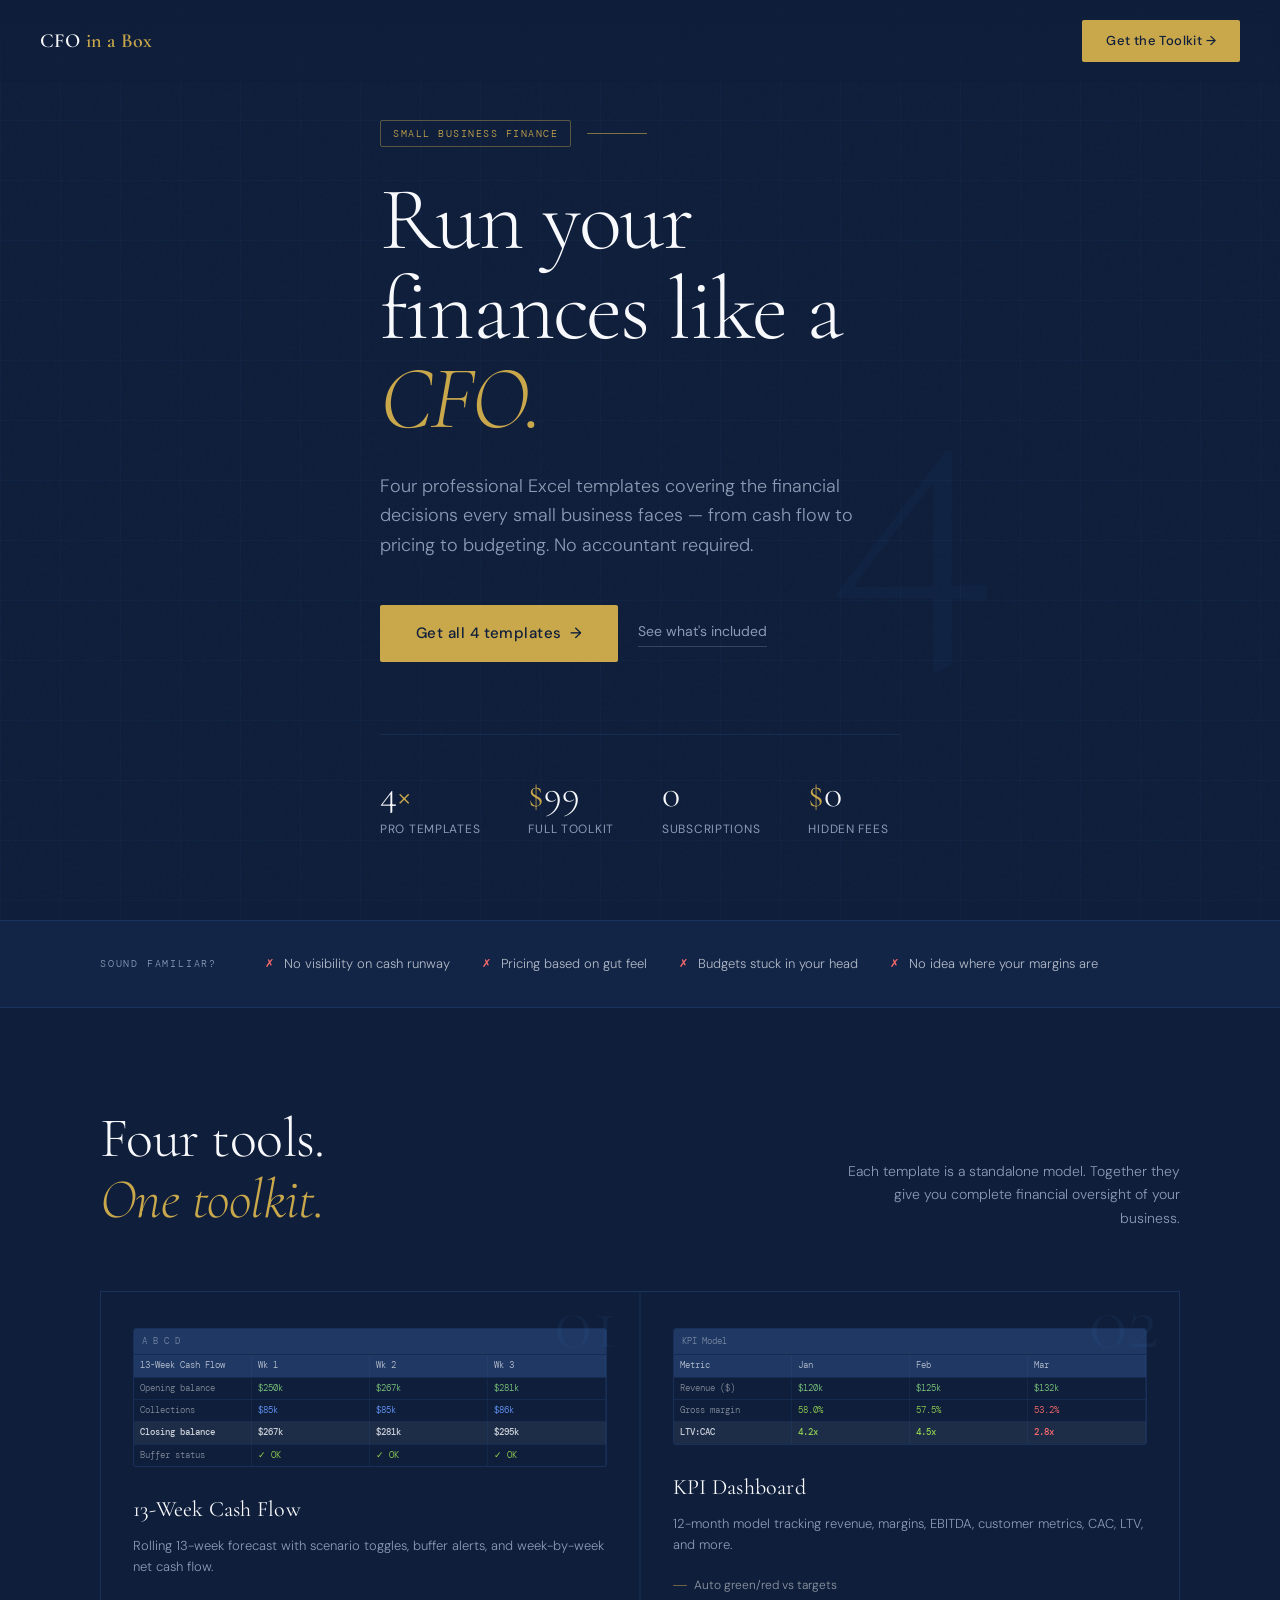
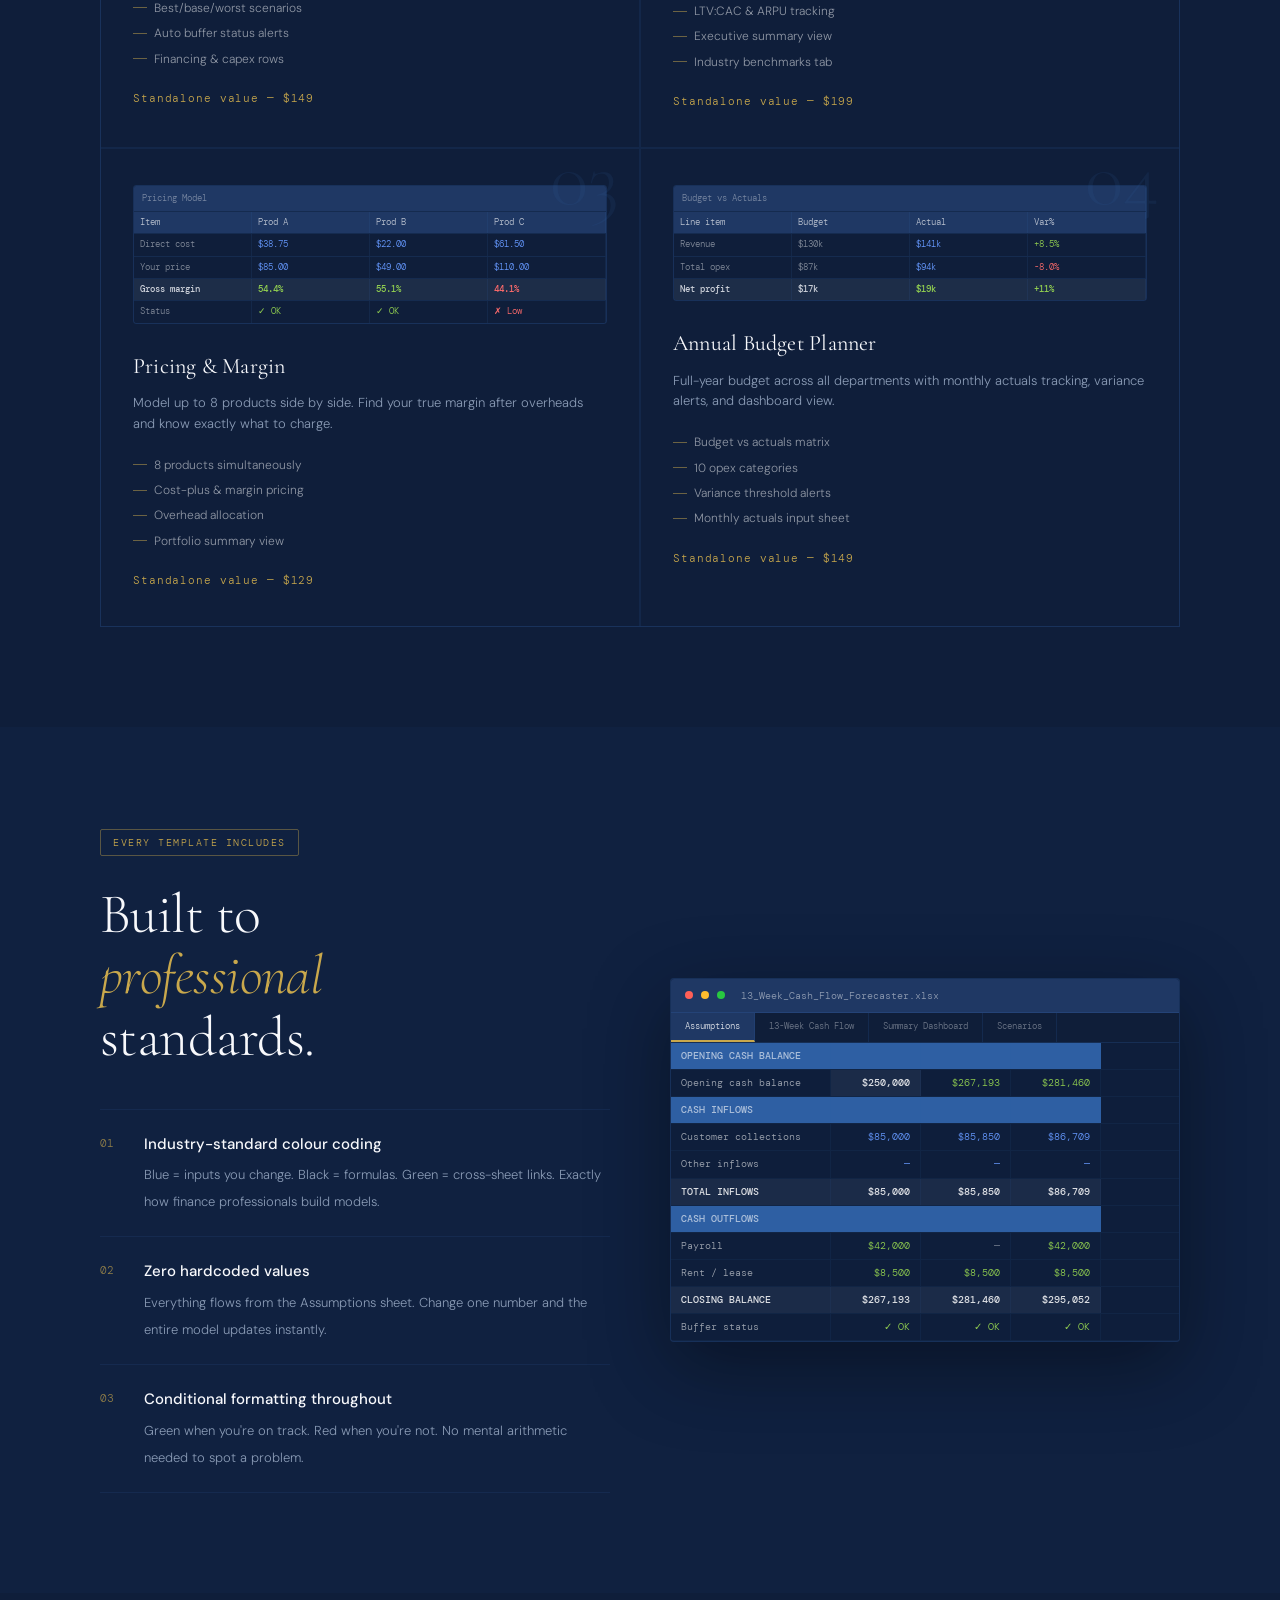
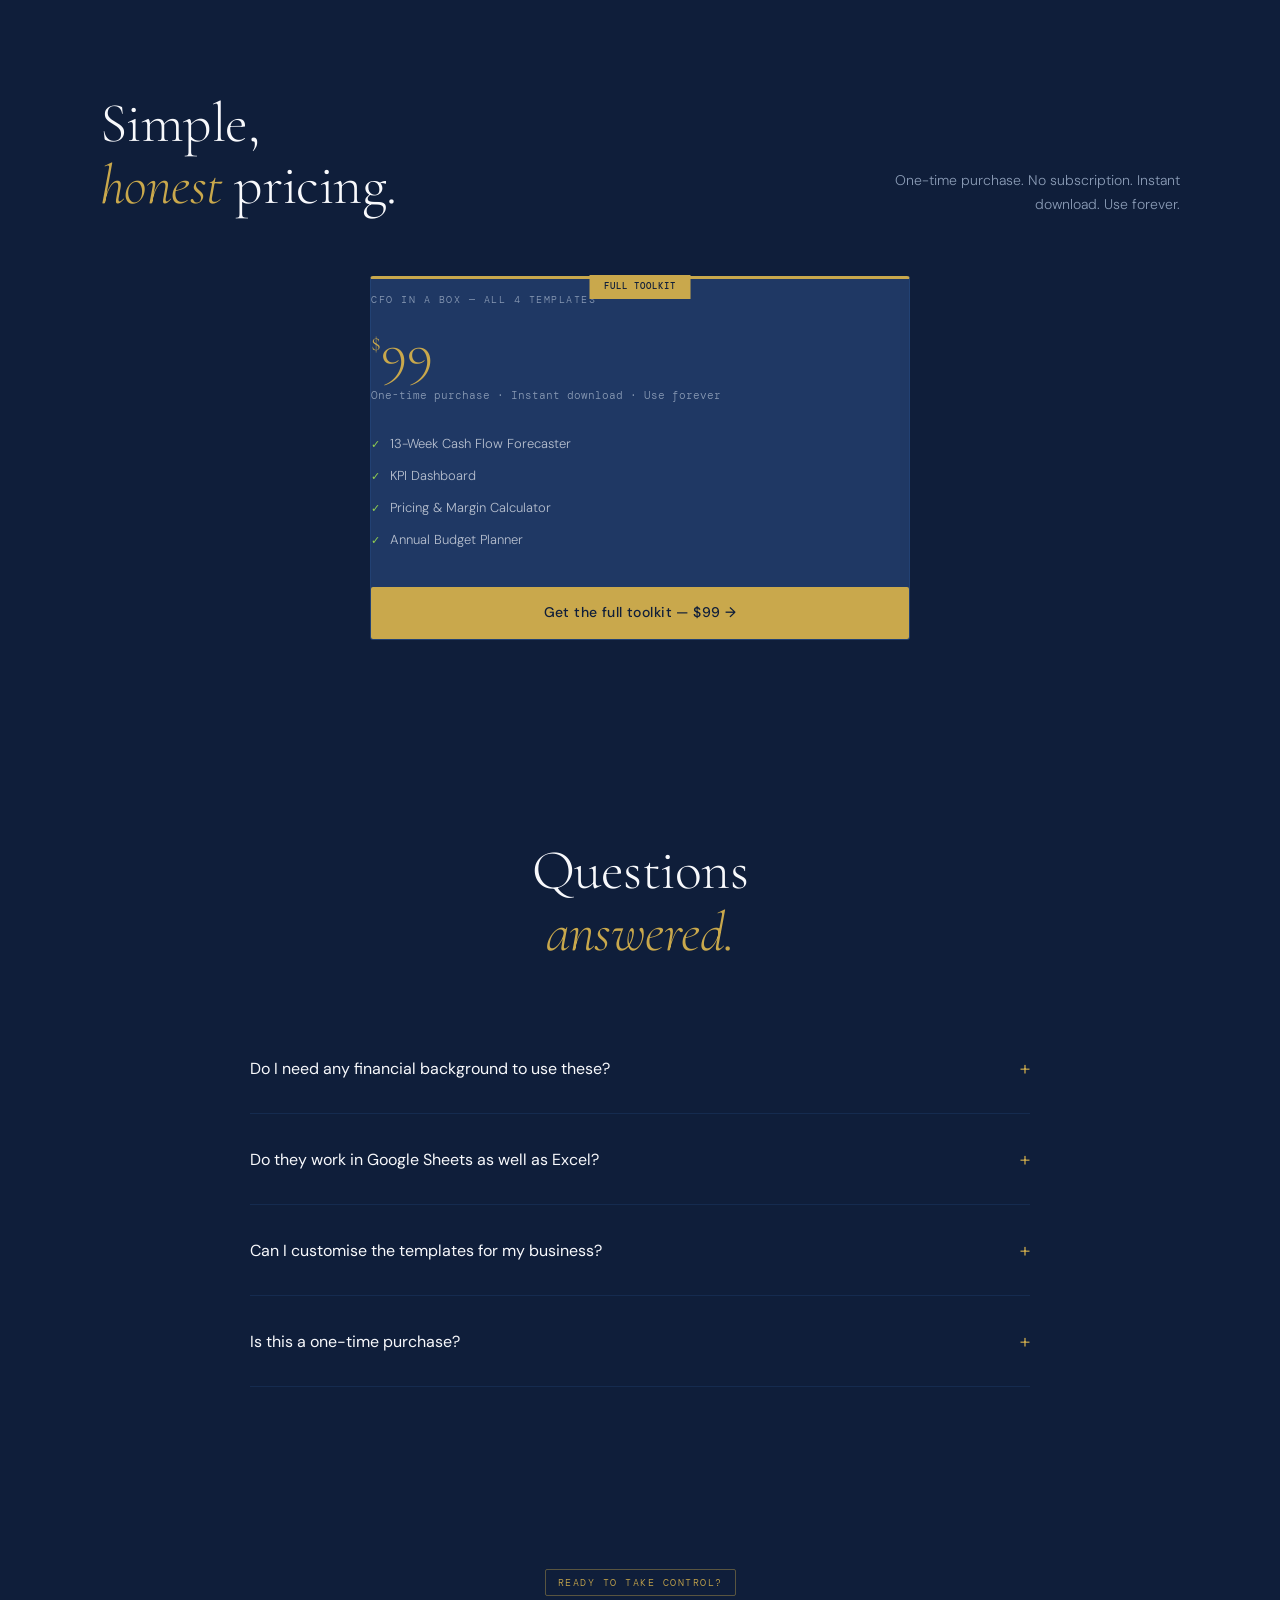
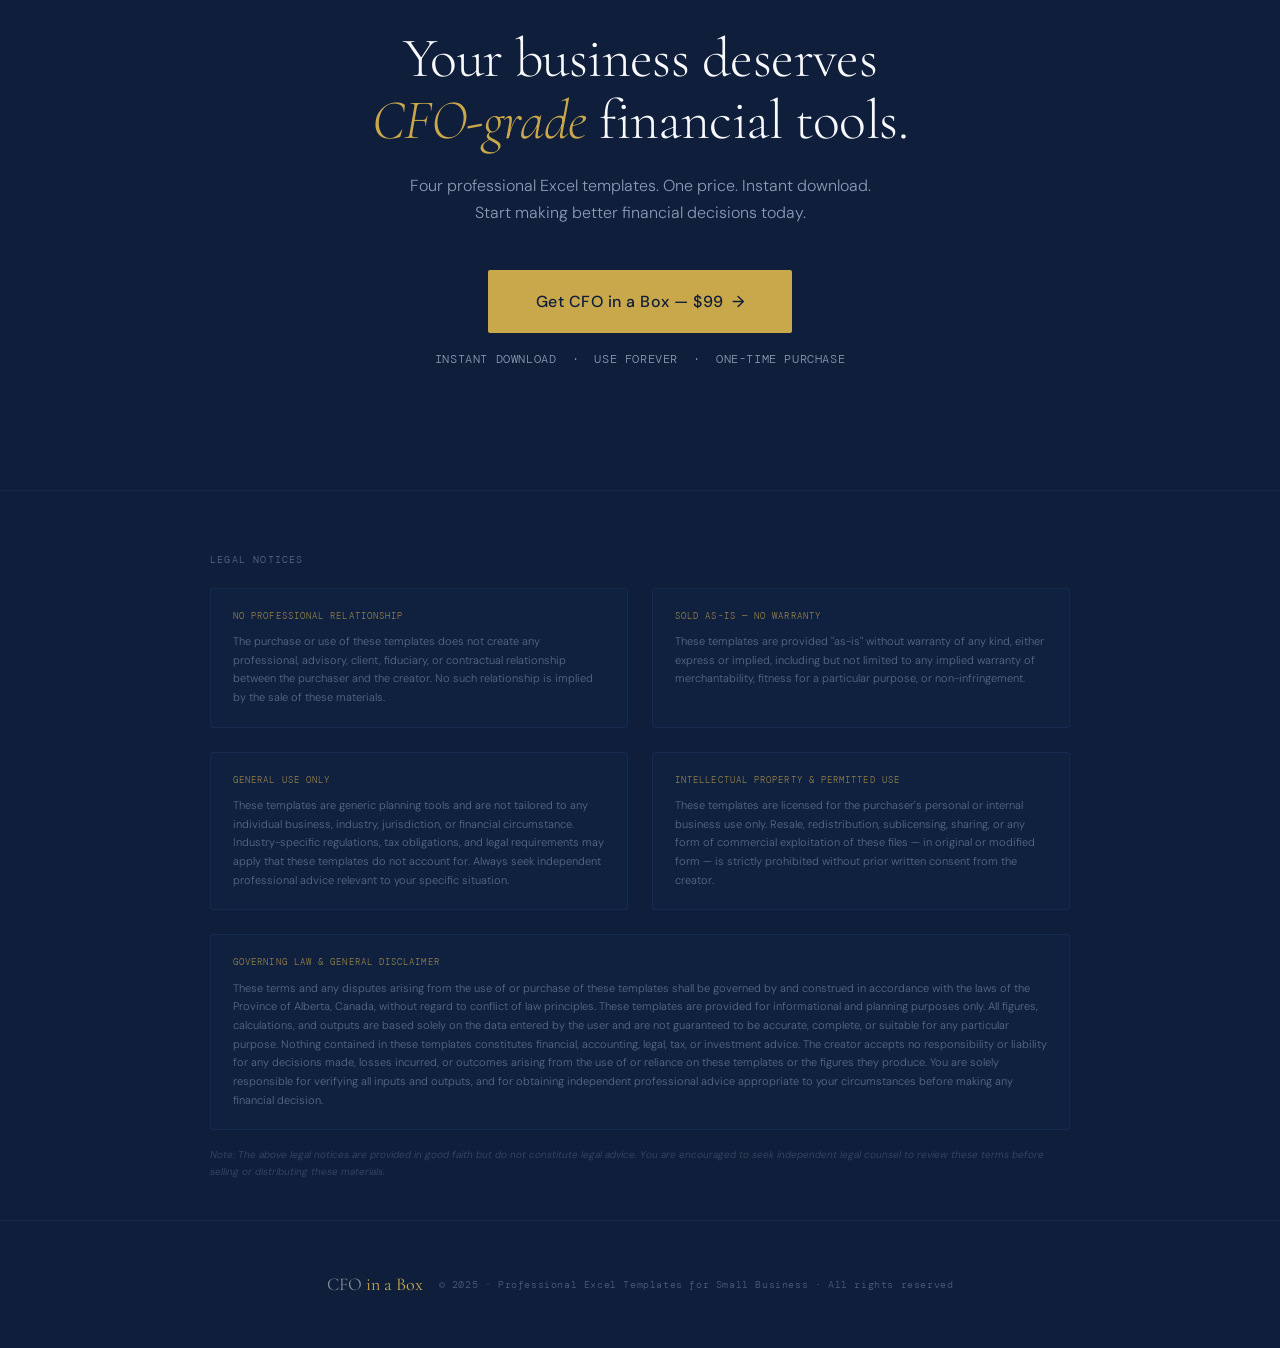
==== index.html @ ff04477d "Create index.html" ====
<!DOCTYPE html>
<html lang="en">
<head>
<meta charset="UTF-8">
<meta name="viewport" content="width=device-width, initial-scale=1.0">
<title>CFO in a Box — Small Business Finance Toolkit</title>
<link rel="preconnect" href="https://fonts.googleapis.com">
<link href="https://fonts.googleapis.com/css2?family=Cormorant+Garamond:ital,wght@0,300;0,400;0,600;1,300;1,400&family=DM+Sans:wght@300;400;500&family=DM+Mono:wght@400;500&display=swap" rel="stylesheet">
<style>
  :root {
    --navy:       #1F3864;
    --navy-deep:  #0F1E3A;
    --navy-mid:   #2E5FA3;
    --navy-light: #D6E4F0;
    --gold:       #BDD7EE;
    --gold-warm:  #C9A84C;
    --gold-pale:  #F5EDD6;
    --white:      #F8F9FC;
    --off-white:  #EEF2F7;
    --muted:      #8A9BB5;
    --green-ok:   #92D050;
    --red-alert:  #FF6B6B;
    --font-display: 'Cormorant Garamond', Georgia, serif;
    --font-body:    'DM Sans', sans-serif;
    --font-mono:    'DM Mono', monospace;
  }

  *, *::before, *::after { box-sizing: border-box; margin: 0; padding: 0; }

  html { scroll-behavior: smooth; }

  body {
    background: var(--navy-deep);
    color: var(--white);
    font-family: var(--font-body);
    font-weight: 300;
    line-height: 1.7;
    overflow-x: hidden;
  }

  /* ── Noise texture overlay ── */
  body::before {
    content: '';
    position: fixed;
    inset: 0;
    background-image: url("data:image/svg+xml,%3Csvg viewBox='0 0 256 256' xmlns='http://www.w3.org/2000/svg'%3E%3Cfilter id='noise'%3E%3CfeTurbulence type='fractalNoise' baseFrequency='0.9' numOctaves='4' stitchTiles='stitch'/%3E%3C/filter%3E%3Crect width='100%25' height='100%25' filter='url(%23noise)' opacity='0.04'/%3E%3C/svg%3E");
    pointer-events: none;
    z-index: 0;
    opacity: 0.4;
  }

  /* ── Utility ── */
  .container { max-width: 1160px; margin: 0 auto; padding: 0 40px; position: relative; z-index: 1; }
  .tag {
    display: inline-block;
    font-family: var(--font-mono);
    font-size: 10px;
    letter-spacing: 0.15em;
    text-transform: uppercase;
    color: var(--gold-warm);
    border: 1px solid rgba(201,168,76,0.4);
    padding: 4px 12px;
    border-radius: 2px;
  }

  /* ── Nav ── */
  nav {
    position: fixed; top: 0; left: 0; right: 0; z-index: 100;
    padding: 20px 40px;
    display: flex; align-items: center; justify-content: space-between;
    background: linear-gradient(to bottom, rgba(15,30,58,0.98) 0%, rgba(15,30,58,0) 100%);
    backdrop-filter: blur(2px);
  }
  .nav-logo {
    font-family: var(--font-display);
    font-size: 20px;
    font-weight: 600;
    letter-spacing: 0.02em;
    color: var(--white);
    text-decoration: none;
  }
  .nav-logo span { color: var(--gold-warm); }
  .nav-cta {
    background: var(--gold-warm);
    color: var(--navy-deep);
    font-family: var(--font-body);
    font-size: 13px;
    font-weight: 500;
    padding: 10px 24px;
    border: none;
    border-radius: 2px;
    cursor: pointer;
    text-decoration: none;
    letter-spacing: 0.03em;
    transition: background 0.2s, transform 0.15s;
  }
  .nav-cta:hover { background: #e0b94f; transform: translateY(-1px); }

  /* ── Hero ── */
  .hero {
    min-height: 100vh;
    display: flex; align-items: center;
    padding: 120px 0 80px;
    position: relative;
    overflow: hidden;
  }

  /* Grid background lines */
  .hero::after {
    content: '';
    position: absolute;
    inset: 0;
    background-image:
      linear-gradient(rgba(46,95,163,0.08) 1px, transparent 1px),
      linear-gradient(90deg, rgba(46,95,163,0.08) 1px, transparent 1px);
    background-size: 60px 60px;
    pointer-events: none;
  }

  /* Large decorative number */
  .hero-bg-number {
    position: absolute;
    right: -60px; top: 50%;
    transform: translateY(-50%);
    font-family: var(--font-display);
    font-size: 380px;
    font-weight: 300;
    color: rgba(46,95,163,0.07);
    line-height: 1;
    pointer-events: none;
    user-select: none;
    z-index: 0;
  }

  .hero-inner {
    position: relative; z-index: 2;
    max-width: 780px;
  }

  .hero-eyebrow {
    margin-bottom: 28px;
    display: flex; align-items: center; gap: 16px;
  }
  .hero-eyebrow::after {
    content: '';
    display: block;
    height: 1px;
    width: 60px;
    background: var(--gold-warm);
    opacity: 0.6;
  }

  .hero h1 {
    font-family: var(--font-display);
    font-size: clamp(52px, 7vw, 92px);
    font-weight: 300;
    line-height: 1.0;
    letter-spacing: -0.02em;
    margin-bottom: 12px;
    animation: fadeUp 0.9s ease both;
  }
  .hero h1 em {
    font-style: italic;
    color: var(--gold-warm);
  }
  .hero h1 .outline {
    -webkit-text-stroke: 1px rgba(248,249,252,0.35);
    color: transparent;
  }

  .hero-sub {
    font-size: 18px;
    font-weight: 300;
    color: var(--muted);
    max-width: 520px;
    margin: 28px 0 44px;
    line-height: 1.65;
    animation: fadeUp 0.9s 0.15s ease both;
  }

  .hero-actions {
    display: flex; align-items: center; gap: 20px; flex-wrap: wrap;
    animation: fadeUp 0.9s 0.3s ease both;
  }
  .btn-primary {
    background: var(--gold-warm);
    color: var(--navy-deep);
    font-family: var(--font-body);
    font-size: 15px;
    font-weight: 500;
    padding: 16px 36px;
    border: none; border-radius: 2px;
    cursor: pointer; text-decoration: none;
    letter-spacing: 0.03em;
    transition: all 0.2s;
    display: inline-flex; align-items: center; gap: 8px;
  }
  .btn-primary:hover { background: #e0b94f; transform: translateY(-2px); box-shadow: 0 8px 32px rgba(201,168,76,0.25); }
  .btn-primary .arrow { transition: transform 0.2s; }
  .btn-primary:hover .arrow { transform: translateX(4px); }

  .btn-secondary {
    color: var(--muted);
    font-size: 14px;
    font-weight: 400;
    text-decoration: none;
    border-bottom: 1px solid rgba(138,155,181,0.3);
    padding-bottom: 2px;
    transition: color 0.2s, border-color 0.2s;
  }
  .btn-secondary:hover { color: var(--white); border-color: var(--white); }

  .hero-stats {
    display: flex; gap: 48px; margin-top: 72px;
    padding-top: 40px;
    border-top: 1px solid rgba(46,95,163,0.2);
    animation: fadeUp 0.9s 0.45s ease both;
  }
  .stat-val {
    font-family: var(--font-display);
    font-size: 38px;
    font-weight: 300;
    color: var(--white);
    line-height: 1;
  }
  .stat-val span { color: var(--gold-warm); }
  .stat-label {
    font-size: 12px;
    font-weight: 400;
    color: var(--muted);
    letter-spacing: 0.06em;
    text-transform: uppercase;
    margin-top: 6px;
  }

  /* ── Section base ── */
  section { padding: 100px 0; position: relative; }

  .section-header {
    display: flex; align-items: flex-end; justify-content: space-between;
    margin-bottom: 60px; gap: 32px;
  }
  .section-title {
    font-family: var(--font-display);
    font-size: clamp(36px, 4.5vw, 56px);
    font-weight: 300;
    line-height: 1.1;
    letter-spacing: -0.01em;
  }
  .section-title em { font-style: italic; color: var(--gold-warm); }
  .section-desc {
    max-width: 340px;
    font-size: 14px;
    color: var(--muted);
    line-height: 1.7;
    text-align: right;
  }

  /* ── Problem bar ── */
  .problem-bar {
    background: rgba(46,95,163,0.12);
    border-top: 1px solid rgba(46,95,163,0.25);
    border-bottom: 1px solid rgba(46,95,163,0.25);
    padding: 32px 0;
  }
  .problem-inner {
    display: flex; align-items: center; gap: 48px; flex-wrap: wrap;
  }
  .problem-label {
    font-family: var(--font-mono);
    font-size: 10px;
    letter-spacing: 0.18em;
    text-transform: uppercase;
    color: var(--muted);
    white-space: nowrap;
  }
  .problem-items {
    display: flex; gap: 32px; flex-wrap: wrap; flex: 1;
  }
  .problem-item {
    display: flex; align-items: center; gap: 10px;
    font-size: 13px; color: rgba(248,249,252,0.7);
  }
  .problem-item::before {
    content: '✗';
    color: var(--red-alert);
    font-size: 11px;
  }

  /* ── Templates grid ── */
  .templates-grid {
    display: grid;
    grid-template-columns: repeat(2, 1fr);
    gap: 2px;
    background: rgba(46,95,163,0.15);
    border: 1px solid rgba(46,95,163,0.2);
  }

  .template-card {
    background: var(--navy-deep);
    padding: 36px 32px;
    position: relative;
    overflow: hidden;
    transition: background 0.25s;
    cursor: default;
  }
  .template-card:hover { background: rgba(46,95,163,0.18); }

  .template-card::before {
    content: attr(data-num);
    position: absolute;
    top: -10px; right: 20px;
    font-family: var(--font-display);
    font-size: 80px;
    font-weight: 300;
    color: rgba(46,95,163,0.12);
    line-height: 1;
    pointer-events: none;
  }

  /* Mini Excel mockup inside card */
  .excel-mock {
    margin-bottom: 24px;
    border: 1px solid rgba(46,95,163,0.3);
    border-radius: 3px;
    overflow: hidden;
    font-family: var(--font-mono);
    font-size: 9px;
  }
  .excel-header {
    background: var(--navy);
    padding: 5px 8px;
    color: rgba(255,255,255,0.8);
    display: flex; gap: 6px;
  }
  .excel-cell-row {
    display: flex;
    border-top: 1px solid rgba(46,95,163,0.2);
  }
  .excel-cell {
    padding: 3px 6px;
    flex: 1;
    color: rgba(248,249,252,0.5);
    border-right: 1px solid rgba(46,95,163,0.15);
    white-space: nowrap; overflow: hidden;
  }
  .excel-cell.blue  { color: #6699ff; }
  .excel-cell.green { color: #7dc97d; }
  .excel-cell.tot   { background: rgba(189,215,238,0.08); color: rgba(248,249,252,0.8); font-weight:500; }
  .excel-cell.hdr   { background: var(--navy); color: rgba(255,255,255,0.7); }
  .excel-cell.red-c { color: var(--red-alert); }
  .excel-cell.grn-c { color: var(--green-ok); }

  .template-name {
    font-family: var(--font-display);
    font-size: 22px;
    font-weight: 400;
    letter-spacing: 0.01em;
    margin-bottom: 8px;
    color: var(--white);
  }
  .template-desc {
    font-size: 13px;
    color: var(--muted);
    line-height: 1.6;
    margin-bottom: 20px;
  }
  .template-features {
    display: flex; flex-direction: column; gap: 5px;
  }
  .template-feature {
    font-size: 12px;
    color: rgba(248,249,252,0.55);
    display: flex; align-items: center; gap: 7px;
  }
  .template-feature::before {
    content: '';
    width: 14px; height: 1px;
    background: var(--gold-warm);
    opacity: 0.5;
    flex-shrink: 0;
  }
  .template-price {
    margin-top: 20px;
    font-family: var(--font-mono);
    font-size: 11px;
    color: var(--gold-warm);
    letter-spacing: 0.08em;
  }

  /* ── What's inside ── */
  .inside-section { background: rgba(46,95,163,0.06); }
  .inside-grid {
    display: grid;
    grid-template-columns: 1fr 1fr;
    gap: 60px;
    align-items: center;
  }
  .inside-list { display: flex; flex-direction: column; gap: 0; }
  .inside-item {
    display: flex; align-items: flex-start; gap: 20px;
    padding: 22px 0;
    border-bottom: 1px solid rgba(46,95,163,0.15);
    transition: padding-left 0.2s;
  }
  .inside-item:hover { padding-left: 8px; }
  .inside-item:first-child { border-top: 1px solid rgba(46,95,163,0.15); }
  .inside-num {
    font-family: var(--font-mono);
    font-size: 11px;
    color: var(--gold-warm);
    opacity: 0.7;
    min-width: 24px;
    padding-top: 2px;
  }
  .inside-text strong {
    display: block;
    font-size: 15px;
    font-weight: 500;
    color: var(--white);
    margin-bottom: 3px;
  }
  .inside-text span {
    font-size: 13px;
    color: var(--muted);
  }

  /* Big spreadsheet mockup */
  .spreadsheet-mockup {
    background: rgba(15,30,58,0.8);
    border: 1px solid rgba(46,95,163,0.3);
    border-radius: 4px;
    overflow: hidden;
    box-shadow: 0 24px 80px rgba(0,0,0,0.4);
  }
  .sm-titlebar {
    background: var(--navy);
    padding: 8px 14px;
    display: flex; align-items: center; gap: 8px;
    border-bottom: 1px solid rgba(46,95,163,0.3);
  }
  .sm-dot { width:8px; height:8px; border-radius:50%; }
  .sm-title {
    margin-left: 8px;
    font-family: var(--font-mono);
    font-size: 10px;
    color: rgba(255,255,255,0.5);
    flex: 1;
  }
  .sm-tabs {
    display: flex;
    border-bottom: 1px solid rgba(46,95,163,0.25);
    background: rgba(15,30,58,0.6);
  }
  .sm-tab {
    padding: 6px 14px;
    font-family: var(--font-mono);
    font-size: 9px;
    color: rgba(255,255,255,0.4);
    border-right: 1px solid rgba(46,95,163,0.2);
    cursor: default;
  }
  .sm-tab.active {
    background: var(--navy);
    color: rgba(255,255,255,0.85);
    border-bottom: 2px solid var(--gold-warm);
  }
  .sm-body { padding: 0; }
  .sm-row {
    display: flex;
    border-bottom: 1px solid rgba(46,95,163,0.1);
    font-family: var(--font-mono);
    font-size: 9.5px;
  }
  .sm-row:hover { background: rgba(46,95,163,0.08); }
  .sm-cell {
    padding: 5px 10px;
    border-right: 1px solid rgba(46,95,163,0.1);
    overflow: hidden; white-space: nowrap;
  }
  .sm-cell.label { width: 160px; color: rgba(255,255,255,0.6); }
  .sm-cell.val   { width: 90px; text-align:right; color: rgba(255,255,255,0.45); }
  .sm-cell.blue-v { color: #6699ff; }
  .sm-cell.grn-v  { color: var(--green-ok); }
  .sm-cell.red-v  { color: var(--red-alert); }
  .sm-cell.tot-v  { background: rgba(189,215,238,0.07); color: rgba(255,255,255,0.85); font-weight:500; }
  .sm-cell.hdr-v  { background: var(--navy); color: rgba(255,255,255,0.65); }
  .sm-section {
    background: var(--navy-mid);
    color: rgba(255,255,255,0.9);
    font-weight: 500;
  }

  /* ── Pricing ── */
  .price-card.featured {
    background: var(--navy);
    border-top: 3px solid var(--gold-warm);
  }
  .price-badge {
    position: absolute;
    top: -1px; left: 50%; transform: translateX(-50%);
    background: var(--gold-warm);
    color: var(--navy-deep);
    font-family: var(--font-mono);
    font-size: 9px;
    letter-spacing: 0.12em;
    text-transform: uppercase;
    padding: 4px 14px;
    font-weight: 500;
  }
  .price-name {
    font-family: var(--font-mono);
    font-size: 10px;
    letter-spacing: 0.15em;
    text-transform: uppercase;
    color: var(--muted);
    margin-bottom: 16px;
  }
  .price-amount {
    font-family: var(--font-display);
    font-size: 56px;
    font-weight: 300;
    line-height: 1;
    margin-bottom: 6px;
  }
  .price-amount sup {
    font-size: 24px;
    vertical-align: super;
    color: var(--muted);
  }
  .price-amount.featured-price { color: var(--gold-warm); }
  .price-was {
    font-family: var(--font-mono);
    font-size: 11px;
    color: var(--muted);
    margin-bottom: 28px;
  }
  .price-items {
    list-style: none;
    display: flex; flex-direction: column; gap: 10px;
    margin-bottom: 36px;
  }
  .price-items li {
    font-size: 13px;
    color: rgba(248,249,252,0.7);
    display: flex; align-items: flex-start; gap: 10px;
  }
  .price-items li::before {
    content: '✓';
    color: var(--green-ok);
    font-size: 11px;
    flex-shrink: 0;
    margin-top: 2px;
  }
  .price-items li.muted::before { content: '—'; color: var(--muted); }
  .price-items li.muted { color: var(--muted); }
  .btn-buy {
    display: block; width: 100%;
    padding: 14px;
    text-align: center;
    font-family: var(--font-body);
    font-size: 14px;
    font-weight: 500;
    text-decoration: none;
    border-radius: 2px;
    transition: all 0.2s;
    cursor: pointer;
    border: none;
    letter-spacing: 0.03em;
  }
  .btn-buy.primary {
    background: var(--gold-warm);
    color: var(--navy-deep);
  }
  .btn-buy.primary:hover { background: #e0b94f; transform: translateY(-1px); box-shadow: 0 6px 24px rgba(201,168,76,0.3); }
  .btn-buy.outline {
    background: transparent;
    color: var(--muted);
    border: 1px solid rgba(138,155,181,0.25);
  }
  .btn-buy.outline:hover { border-color: rgba(248,249,252,0.3); color: var(--white); }

  /* ── FAQ ── */
  .faq-list { display: flex; flex-direction: column; max-width: 780px; margin: 0 auto; }
  .faq-item {
    border-bottom: 1px solid rgba(46,95,163,0.2);
    padding: 28px 0;
    cursor: pointer;
  }
  .faq-q {
    display: flex; justify-content: space-between; align-items: center;
    font-size: 16px;
    font-weight: 400;
    color: var(--white);
    gap: 24px;
  }
  .faq-icon {
    color: var(--gold-warm);
    font-size: 20px;
    flex-shrink: 0;
    transition: transform 0.25s;
    font-weight: 300;
  }
  .faq-a {
    font-size: 14px;
    color: var(--muted);
    line-height: 1.7;
    max-height: 0;
    overflow: hidden;
    transition: max-height 0.35s ease, padding-top 0.25s;
  }
  .faq-item.open .faq-icon { transform: rotate(45deg); }
  .faq-item.open .faq-a { max-height: 200px; padding-top: 14px; }

  /* ── Footer ── */
  footer {
    padding: 48px 0;
    border-top: 1px solid rgba(46,95,163,0.2);
    display: flex; align-items: center; justify-content: space-between;
    flex-wrap: wrap; gap: 20px;
  }
  .footer-logo {
    font-family: var(--font-display);
    font-size: 18px;
    font-weight: 400;
    color: rgba(248,249,252,0.5);
  }
  .footer-logo span { color: var(--gold-warm); }
  .footer-note {
    font-family: var(--font-mono);
    font-size: 10px;
    color: rgba(138,155,181,0.5);
    letter-spacing: 0.06em;
  }

  /* ── Animations ── */
  @keyframes fadeUp {
    from { opacity: 0; transform: translateY(28px); }
    to   { opacity: 1; transform: translateY(0); }
  }

  .reveal {
    opacity: 0;
    transform: translateY(24px);
    transition: opacity 0.7s ease, transform 0.7s ease;
  }
  .reveal.visible { opacity: 1; transform: translateY(0); }

  /* ── Responsive ── */
  @media (max-width: 900px) {
    .templates-grid { grid-template-columns: 1fr 1fr; }
    .inside-grid { grid-template-columns: 1fr; }
    .pricing-wrap { grid-template-columns: 1fr; }
    .hero-stats { gap: 28px; flex-wrap: wrap; }
    .section-header { flex-direction: column; align-items: flex-start; }
    .section-desc { text-align: left; max-width: 100%; }
  }
  @media (max-width: 600px) {
    .container { padding: 0 20px; }
    nav { padding: 16px 20px; }
    .templates-grid { grid-template-columns: 1fr; }
  }
</style>
</head>
<body>

<!-- NAV -->
<nav>
  <a href="#" class="nav-logo">CFO <span>in a Box</span></a>
  <a href="https://payhip.com/CFOinaBox" class="nav-cta" target="_blank">Get the Toolkit →</a>
</nav>

<!-- HERO -->
<section class="hero">
  <div class="container">
    <div class="hero-bg-number">4</div>
    <div class="hero-inner">
      <div class="hero-eyebrow">
        <span class="tag">Small Business Finance</span>
      </div>
      <h1>
        Run your<br>
        finances like a<br>
        <em>CFO.</em>
      </h1>
      <p class="hero-sub">
        Four professional Excel templates covering the financial decisions every small business faces — from cash flow to pricing to budgeting. No accountant required.
      </p>
      <div class="hero-actions">
        <a href="https://payhip.com/CFOinaBox" class="btn-primary" target="_blank">
          Get all 4 templates <span class="arrow">→</span>
        </a>
        <a href="#templates" class="btn-secondary">See what's included</a>
      </div>
      <div class="hero-stats">
        <div>
          <div class="stat-val">4<span>×</span></div>
          <div class="stat-label">Pro Templates</div>
        </div>
        <div>
          <div class="stat-val"><span>$</span>99</div>
          <div class="stat-label">Full Toolkit</div>
        </div>
        <div>
          <div class="stat-val">0</div>
          <div class="stat-label">Subscriptions</div>
        </div>
        <div>
          <div class="stat-val"><span>$</span>0</div>
          <div class="stat-label">Hidden fees</div>
        </div>
      </div>
    </div>
  </div>
</section>

<!-- PROBLEM BAR -->
<div class="problem-bar">
  <div class="container">
    <div class="problem-inner">
      <span class="problem-label">Sound familiar?</span>
      <div class="problem-items">
        <span class="problem-item">No visibility on cash runway</span>
        <span class="problem-item">Pricing based on gut feel</span>
        <span class="problem-item">Budgets stuck in your head</span>
        <span class="problem-item">No idea where your margins are</span>
      </div>
    </div>
  </div>
</div>

<!-- TEMPLATES -->
<section id="templates">
  <div class="container">
    <div class="section-header reveal">
      <h2 class="section-title">Four tools.<br><em>One toolkit.</em></h2>
      <p class="section-desc">Each template is a standalone model. Together they give you complete financial oversight of your business.</p>
    </div>

    <div class="templates-grid reveal">

      <!-- 1: Cash Flow -->
      <div class="template-card" data-num="01">
        <div class="excel-mock">
          <div class="excel-header">
            <span style="color:rgba(255,255,255,0.4)">A</span>
            <span style="color:rgba(255,255,255,0.4)">B</span>
            <span style="color:rgba(255,255,255,0.4)">C</span>
            <span style="color:rgba(255,255,255,0.4)">D</span>
          </div>
          <div class="excel-cell-row"><div class="excel-cell hdr">13-Week Cash Flow</div><div class="excel-cell hdr">Wk 1</div><div class="excel-cell hdr">Wk 2</div><div class="excel-cell hdr">Wk 3</div></div>
          <div class="excel-cell-row"><div class="excel-cell">Opening balance</div><div class="excel-cell green">$250k</div><div class="excel-cell green">$267k</div><div class="excel-cell green">$281k</div></div>
          <div class="excel-cell-row"><div class="excel-cell">Collections</div><div class="excel-cell blue">$85k</div><div class="excel-cell blue">$85k</div><div class="excel-cell blue">$86k</div></div>
          <div class="excel-cell-row"><div class="excel-cell tot">Closing balance</div><div class="excel-cell tot">$267k</div><div class="excel-cell tot">$281k</div><div class="excel-cell tot">$295k</div></div>
          <div class="excel-cell-row"><div class="excel-cell">Buffer status</div><div class="excel-cell grn-c">✓ OK</div><div class="excel-cell grn-c">✓ OK</div><div class="excel-cell grn-c">✓ OK</div></div>
        </div>
        <div class="template-name">13-Week Cash Flow</div>
        <div class="template-desc">Rolling 13-week forecast with scenario toggles, buffer alerts, and week-by-week net cash flow.</div>
        <div class="template-features">
          <div class="template-feature">Best/base/worst scenarios</div>
          <div class="template-feature">Auto buffer status alerts</div>
          <div class="template-feature">Financing & capex rows</div>
        </div>
        <div class="template-price">Standalone value — $149</div>
      </div>

      <!-- 2: KPI Dashboard -->
      <div class="template-card" data-num="02">
        <div class="excel-mock">
          <div class="excel-header"><span style="color:rgba(255,255,255,0.4)">KPI Model</span></div>
          <div class="excel-cell-row"><div class="excel-cell hdr">Metric</div><div class="excel-cell hdr">Jan</div><div class="excel-cell hdr">Feb</div><div class="excel-cell hdr">Mar</div></div>
          <div class="excel-cell-row"><div class="excel-cell">Revenue ($)</div><div class="excel-cell green">$120k</div><div class="excel-cell green">$125k</div><div class="excel-cell green">$132k</div></div>
          <div class="excel-cell-row"><div class="excel-cell">Gross margin</div><div class="excel-cell grn-c">58.0%</div><div class="excel-cell grn-c">57.5%</div><div class="excel-cell red-c">53.2%</div></div>
          <div class="excel-cell-row"><div class="excel-cell tot">LTV:CAC</div><div class="excel-cell tot grn-c">4.2x</div><div class="excel-cell tot grn-c">4.5x</div><div class="excel-cell tot red-c">2.8x</div></div>
        </div>
        <div class="template-name">KPI Dashboard</div>
        <div class="template-desc">12-month model tracking revenue, margins, EBITDA, customer metrics, CAC, LTV, and more.</div>
        <div class="template-features">
          <div class="template-feature">Auto green/red vs targets</div>
          <div class="template-feature">LTV:CAC & ARPU tracking</div>
          <div class="template-feature">Executive summary view</div>
          <div class="template-feature">Industry benchmarks tab</div>
        </div>
        <div class="template-price">Standalone value — $199</div>
      </div>

      <!-- 3: Pricing -->
      <div class="template-card" data-num="03">
        <div class="excel-mock">
          <div class="excel-header"><span style="color:rgba(255,255,255,0.4)">Pricing Model</span></div>
          <div class="excel-cell-row"><div class="excel-cell hdr">Item</div><div class="excel-cell hdr">Prod A</div><div class="excel-cell hdr">Prod B</div><div class="excel-cell hdr">Prod C</div></div>
          <div class="excel-cell-row"><div class="excel-cell">Direct cost</div><div class="excel-cell blue">$38.75</div><div class="excel-cell blue">$22.00</div><div class="excel-cell blue">$61.50</div></div>
          <div class="excel-cell-row"><div class="excel-cell">Your price</div><div class="excel-cell blue">$85.00</div><div class="excel-cell blue">$49.00</div><div class="excel-cell blue">$110.00</div></div>
          <div class="excel-cell-row"><div class="excel-cell tot">Gross margin</div><div class="excel-cell tot grn-c">54.4%</div><div class="excel-cell tot grn-c">55.1%</div><div class="excel-cell tot red-c">44.1%</div></div>
          <div class="excel-cell-row"><div class="excel-cell">Status</div><div class="excel-cell grn-c">✓ OK</div><div class="excel-cell grn-c">✓ OK</div><div class="excel-cell red-c">✗ Low</div></div>
        </div>
        <div class="template-name">Pricing & Margin</div>
        <div class="template-desc">Model up to 8 products side by side. Find your true margin after overheads and know exactly what to charge.</div>
        <div class="template-features">
          <div class="template-feature">8 products simultaneously</div>
          <div class="template-feature">Cost-plus & margin pricing</div>
          <div class="template-feature">Overhead allocation</div>
          <div class="template-feature">Portfolio summary view</div>
        </div>
        <div class="template-price">Standalone value — $129</div>
      </div>

      <!-- 4: Annual Budget -->
      <div class="template-card" data-num="04">
        <div class="excel-mock">
          <div class="excel-header"><span style="color:rgba(255,255,255,0.4)">Budget vs Actuals</span></div>
          <div class="excel-cell-row"><div class="excel-cell hdr">Line item</div><div class="excel-cell hdr">Budget</div><div class="excel-cell hdr">Actual</div><div class="excel-cell hdr">Var%</div></div>
          <div class="excel-cell-row"><div class="excel-cell">Revenue</div><div class="excel-cell">$130k</div><div class="excel-cell blue">$141k</div><div class="excel-cell grn-c">+8.5%</div></div>
          <div class="excel-cell-row"><div class="excel-cell">Total opex</div><div class="excel-cell">$87k</div><div class="excel-cell blue">$94k</div><div class="excel-cell red-c">-8.0%</div></div>
          <div class="excel-cell-row"><div class="excel-cell tot">Net profit</div><div class="excel-cell tot">$17k</div><div class="excel-cell tot grn-c">$19k</div><div class="excel-cell tot grn-c">+11%</div></div>
        </div>
        <div class="template-name">Annual Budget Planner</div>
        <div class="template-desc">Full-year budget across all departments with monthly actuals tracking, variance alerts, and dashboard view.</div>
        <div class="template-features">
          <div class="template-feature">Budget vs actuals matrix</div>
          <div class="template-feature">10 opex categories</div>
          <div class="template-feature">Variance threshold alerts</div>
          <div class="template-feature">Monthly actuals input sheet</div>
        </div>
        <div class="template-price">Standalone value — $149</div>
      </div>

    </div>
  </div>
</section>

<!-- WHAT'S INSIDE -->
<section class="inside-section">
  <div class="container">
    <div class="inside-grid">
      <div class="reveal">
        <span class="tag" style="margin-bottom:28px;display:inline-block">Every template includes</span>
        <h2 class="section-title" style="margin-bottom:40px">Built to<br><em>professional</em><br>standards.</h2>
        <div class="inside-list">
          <div class="inside-item">
            <div class="inside-num">01</div>
            <div class="inside-text">
              <strong>Industry-standard colour coding</strong>
              <span>Blue = inputs you change. Black = formulas. Green = cross-sheet links. Exactly how finance professionals build models.</span>
            </div>
          </div>
          <div class="inside-item">
            <div class="inside-num">02</div>
            <div class="inside-text">
              <strong>Zero hardcoded values</strong>
              <span>Everything flows from the Assumptions sheet. Change one number and the entire model updates instantly.</span>
            </div>
          </div>
          <div class="inside-item">
            <div class="inside-num">03</div>
            <div class="inside-text">
              <strong>Conditional formatting throughout</strong>
              <span>Green when you're on track. Red when you're not. No mental arithmetic needed to spot a problem.</span>
            </div>
          </div>
        </div>
      </div>

      <!-- Spreadsheet mockup -->
      <div class="reveal" style="transition-delay:0.15s">
        <div class="spreadsheet-mockup">
          <div class="sm-titlebar">
            <div class="sm-dot" style="background:#ff5f57"></div>
            <div class="sm-dot" style="background:#ffbd2e"></div>
            <div class="sm-dot" style="background:#28c840"></div>
            <div class="sm-title">13_Week_Cash_Flow_Forecaster.xlsx</div>
          </div>
          <div class="sm-tabs">
            <div class="sm-tab active">Assumptions</div>
            <div class="sm-tab">13-Week Cash Flow</div>
            <div class="sm-tab">Summary Dashboard</div>
            <div class="sm-tab">Scenarios</div>
          </div>
          <div class="sm-body">
            <div class="sm-row"><div class="sm-cell label sm-section">OPENING CASH BALANCE</div><div class="sm-cell val sm-section"></div><div class="sm-cell val sm-section"></div><div class="sm-cell val sm-section"></div></div>
            <div class="sm-row"><div class="sm-cell label">Opening cash balance</div><div class="sm-cell val tot-v">$250,000</div><div class="sm-cell val grn-v">$267,193</div><div class="sm-cell val grn-v">$281,460</div></div>
            <div class="sm-row"><div class="sm-cell label sm-section">CASH INFLOWS</div><div class="sm-cell val sm-section"></div><div class="sm-cell val sm-section"></div><div class="sm-cell val sm-section"></div></div>
            <div class="sm-row"><div class="sm-cell label">Customer collections</div><div class="sm-cell val blue-v">$85,000</div><div class="sm-cell val blue-v">$85,850</div><div class="sm-cell val blue-v">$86,709</div></div>
            <div class="sm-row"><div class="sm-cell label">Other inflows</div><div class="sm-cell val blue-v">—</div><div class="sm-cell val blue-v">—</div><div class="sm-cell val blue-v">—</div></div>
            <div class="sm-row"><div class="sm-cell label tot-v">TOTAL INFLOWS</div><div class="sm-cell val tot-v">$85,000</div><div class="sm-cell val tot-v">$85,850</div><div class="sm-cell val tot-v">$86,709</div></div>
            <div class="sm-row"><div class="sm-cell label sm-section">CASH OUTFLOWS</div><div class="sm-cell val sm-section"></div><div class="sm-cell val sm-section"></div><div class="sm-cell val sm-section"></div></div>
            <div class="sm-row"><div class="sm-cell label">Payroll</div><div class="sm-cell val grn-v">$42,000</div><div class="sm-cell val">—</div><div class="sm-cell val grn-v">$42,000</div></div>
            <div class="sm-row"><div class="sm-cell label">Rent / lease</div><div class="sm-cell val grn-v">$8,500</div><div class="sm-cell val grn-v">$8,500</div><div class="sm-cell val grn-v">$8,500</div></div>
            <div class="sm-row"><div class="sm-cell label tot-v">CLOSING BALANCE</div><div class="sm-cell val tot-v">$267,193</div><div class="sm-cell val tot-v">$281,460</div><div class="sm-cell val tot-v">$295,052</div></div>
            <div class="sm-row"><div class="sm-cell label">Buffer status</div><div class="sm-cell val grn-v">✓ OK</div><div class="sm-cell val grn-v">✓ OK</div><div class="sm-cell val grn-v">✓ OK</div></div>
          </div>
        </div>
      </div>
    </div>
  </div>
</section>

<!-- PRICING -->
<section id="pricing">
  <div class="container">
    <div class="section-header reveal">
      <h2 class="section-title">Simple,<br><em>honest</em> pricing.</h2>
      <p class="section-desc">One-time purchase. No subscription. Instant download. Use forever.</p>
    </div>

    <div style="max-width:540px;margin:60px auto 0;" class="reveal">
      <div class="price-card featured" style="border:1px solid rgba(46,95,163,0.25);border-top:3px solid var(--gold-warm);border-radius:3px;">
        <div class="price-badge">Full Toolkit</div>
        <div class="price-name" style="margin-top:12px">CFO in a Box — All 4 Templates</div>
        <div class="price-amount featured-price"><sup style="color:var(--gold-warm)">$</sup>99</div>
        <div class="price-was" style="margin-bottom:28px">One-time purchase · Instant download · Use forever</div>
        <ul class="price-items">
          <li>13-Week Cash Flow Forecaster</li>
          <li>KPI Dashboard</li>
          <li>Pricing &amp; Margin Calculator</li>
          <li>Annual Budget Planner</li>
        </ul>
        <a href="https://payhip.com/CFOinaBox" class="btn-buy primary" style="margin-top:8px" target="_blank">Get the full toolkit — $99 →</a>
      </div>
    </div>


  </div>
</section>

<!-- FAQ -->
<section>
  <div class="container">
    <div class="section-header reveal" style="justify-content:center;text-align:center;flex-direction:column;align-items:center">
      <h2 class="section-title">Questions<br><em>answered.</em></h2>
    </div>
    <div class="faq-list reveal">
      <div class="faq-item">
        <div class="faq-q">Do I need any financial background to use these? <span class="faq-icon">+</span></div>
        <div class="faq-a">No. Every template has a dedicated Assumptions sheet — you just fill in your numbers in the blue cells and everything calculates automatically. If you can read a number, you can use these templates.</div>
      </div>
      <div class="faq-item">
        <div class="faq-q">Do they work in Google Sheets as well as Excel? <span class="faq-icon">+</span></div>
        <div class="faq-a">The templates are built and tested in Microsoft Excel. Most features work in Google Sheets when imported, though some advanced formatting and chart features may render slightly differently. Excel is recommended for the full experience.</div>
      </div>
      <div class="faq-item">
        <div class="faq-q">Can I customise the templates for my business? <span class="faq-icon">+</span></div>
        <div class="faq-a">Absolutely — that's the point. Rename categories, add rows, adjust assumptions. The models are built on a clean assumptions architecture so any change flows through the entire model consistently.</div>
      </div>
      <div class="faq-item">
        <div class="faq-q">Is this a one-time purchase? <span class="faq-icon">+</span></div>
        <div class="faq-a">Yes. Pay once, own forever. No subscription, no annual renewal.</div>
      </div>
    </div>
  </div>
</section>

<!-- FINAL CTA -->
<section style="padding: 80px 0 120px; text-align:center;">
  <div class="container">
    <div class="reveal">
      <span class="tag" style="margin-bottom:32px;display:inline-block">Ready to take control?</span>
      <h2 class="section-title" style="margin-bottom:20px;text-align:center">
        Your business deserves<br><em>CFO-grade</em> financial tools.
      </h2>
      <p style="color:var(--muted);font-size:16px;margin-bottom:44px;max-width:480px;margin-left:auto;margin-right:auto;line-height:1.7">
        Four professional Excel templates. One price. Instant download. Start making better financial decisions today.
      </p>
      <a href="https://payhip.com/CFOinaBox" class="btn-primary" style="font-size:16px;padding:18px 48px" target="_blank">
        Get CFO in a Box — $99 <span class="arrow">→</span>
      </a>
      <p style="color:var(--muted);font-size:12px;margin-top:16px;font-family:var(--font-mono);letter-spacing:0.05em">
        INSTANT DOWNLOAD &nbsp;·&nbsp; USE FOREVER &nbsp;·&nbsp; ONE-TIME PURCHASE
      </p>
    </div>
  </div>
</section>

<!-- FOOTER -->
<!-- LEGAL -->
<section style="padding: 60px 0 40px; border-top: 1px solid rgba(46,95,163,0.15);">
  <div class="container">
    <div style="max-width: 860px; margin: 0 auto;">
      <p style="font-family:var(--font-mono);font-size:10px;color:rgba(138,155,181,0.6);letter-spacing:0.12em;text-transform:uppercase;margin-bottom:20px">Legal notices</p>

      <div style="display:grid;grid-template-columns:1fr 1fr;gap:24px;">

        <div style="background:rgba(46,95,163,0.06);border:1px solid rgba(46,95,163,0.15);padding:20px 22px;border-radius:3px;">
          <p style="font-family:var(--font-mono);font-size:9px;letter-spacing:0.12em;text-transform:uppercase;color:rgba(201,168,76,0.7);margin-bottom:8px">No professional relationship</p>
          <p style="font-size:11px;color:rgba(138,155,181,0.6);line-height:1.7;">The purchase or use of these templates does not create any professional, advisory, client, fiduciary, or contractual relationship between the purchaser and the creator. No such relationship is implied by the sale of these materials.</p>
        </div>

        <div style="background:rgba(46,95,163,0.06);border:1px solid rgba(46,95,163,0.15);padding:20px 22px;border-radius:3px;">
          <p style="font-family:var(--font-mono);font-size:9px;letter-spacing:0.12em;text-transform:uppercase;color:rgba(201,168,76,0.7);margin-bottom:8px">Sold as-is — no warranty</p>
          <p style="font-size:11px;color:rgba(138,155,181,0.6);line-height:1.7;">These templates are provided "as-is" without warranty of any kind, either express or implied, including but not limited to any implied warranty of merchantability, fitness for a particular purpose, or non-infringement.</p>
        </div>

        <div style="background:rgba(46,95,163,0.06);border:1px solid rgba(46,95,163,0.15);padding:20px 22px;border-radius:3px;">
          <p style="font-family:var(--font-mono);font-size:9px;letter-spacing:0.12em;text-transform:uppercase;color:rgba(201,168,76,0.7);margin-bottom:8px">General use only</p>
          <p style="font-size:11px;color:rgba(138,155,181,0.6);line-height:1.7;">These templates are generic planning tools and are not tailored to any individual business, industry, jurisdiction, or financial circumstance. Industry-specific regulations, tax obligations, and legal requirements may apply that these templates do not account for. Always seek independent professional advice relevant to your specific situation.</p>
        </div>

        <div style="background:rgba(46,95,163,0.06);border:1px solid rgba(46,95,163,0.15);padding:20px 22px;border-radius:3px;">
          <p style="font-family:var(--font-mono);font-size:9px;letter-spacing:0.12em;text-transform:uppercase;color:rgba(201,168,76,0.7);margin-bottom:8px">Intellectual property & permitted use</p>
          <p style="font-size:11px;color:rgba(138,155,181,0.6);line-height:1.7;">These templates are licensed for the purchaser's personal or internal business use only. Resale, redistribution, sublicensing, sharing, or any form of commercial exploitation of these files — in original or modified form — is strictly prohibited without prior written consent from the creator.</p>
        </div>

      </div>

      <div style="background:rgba(46,95,163,0.06);border:1px solid rgba(46,95,163,0.15);padding:20px 22px;border-radius:3px;margin-top:24px;">
        <p style="font-family:var(--font-mono);font-size:9px;letter-spacing:0.12em;text-transform:uppercase;color:rgba(201,168,76,0.7);margin-bottom:8px">Governing law & general disclaimer</p>
        <p style="font-size:11px;color:rgba(138,155,181,0.6);line-height:1.7;">These terms and any disputes arising from the use of or purchase of these templates shall be governed by and construed in accordance with the laws of the Province of Alberta, Canada, without regard to conflict of law principles. These templates are provided for informational and planning purposes only. All figures, calculations, and outputs are based solely on the data entered by the user and are not guaranteed to be accurate, complete, or suitable for any particular purpose. Nothing contained in these templates constitutes financial, accounting, legal, tax, or investment advice. The creator accepts no responsibility or liability for any decisions made, losses incurred, or outcomes arising from the use of or reliance on these templates or the figures they produce. You are solely responsible for verifying all inputs and outputs, and for obtaining independent professional advice appropriate to your circumstances before making any financial decision.</p>
      </div>

      <p style="font-size:10px;color:rgba(138,155,181,0.35);line-height:1.7;margin-top:16px;font-style:italic;">Note: The above legal notices are provided in good faith but do not constitute legal advice. You are encouraged to seek independent legal counsel to review these terms before selling or distributing these materials.</p>
    </div>
  </div>
</section>

<footer>
  <div class="container">
    <div style="display:flex;justify-content:space-between;align-items:center;flex-wrap:wrap;gap:16px;">
      <div class="footer-logo">CFO <span>in a Box</span></div>
      <div class="footer-note">© 2025 · Professional Excel Templates for Small Business · All rights reserved</div>
    </div>
  </div>
</footer>

<script>
  // Scroll reveal
  const reveals = document.querySelectorAll('.reveal');
  const observer = new IntersectionObserver((entries) => {
    entries.forEach((e, i) => {
      if (e.isIntersecting) {
        setTimeout(() => e.target.classList.add('visible'), i * 60);
        observer.unobserve(e.target);
      }
    });
  }, { threshold: 0.08 });
  reveals.forEach(el => observer.observe(el));

  // FAQ accordion
  document.querySelectorAll('.faq-item').forEach(item => {
    item.addEventListener('click', () => {
      const wasOpen = item.classList.contains('open');
      document.querySelectorAll('.faq-item').forEach(i => i.classList.remove('open'));
      if (!wasOpen) item.classList.add('open');
    });
  });

  // Stagger template cards on load
  document.querySelectorAll('.template-card').forEach((card, i) => {
    card.style.opacity = '0';
    card.style.transform = 'translateY(20px)';
    card.style.transition = `opacity 0.6s ${0.1 + i * 0.08}s ease, transform 0.6s ${0.1 + i * 0.08}s ease, background 0.25s`;
    setTimeout(() => {
      card.style.opacity = '1';
      card.style.transform = 'translateY(0)';
    }, 400 + i * 80);
  });
</script>
</body>
</html>
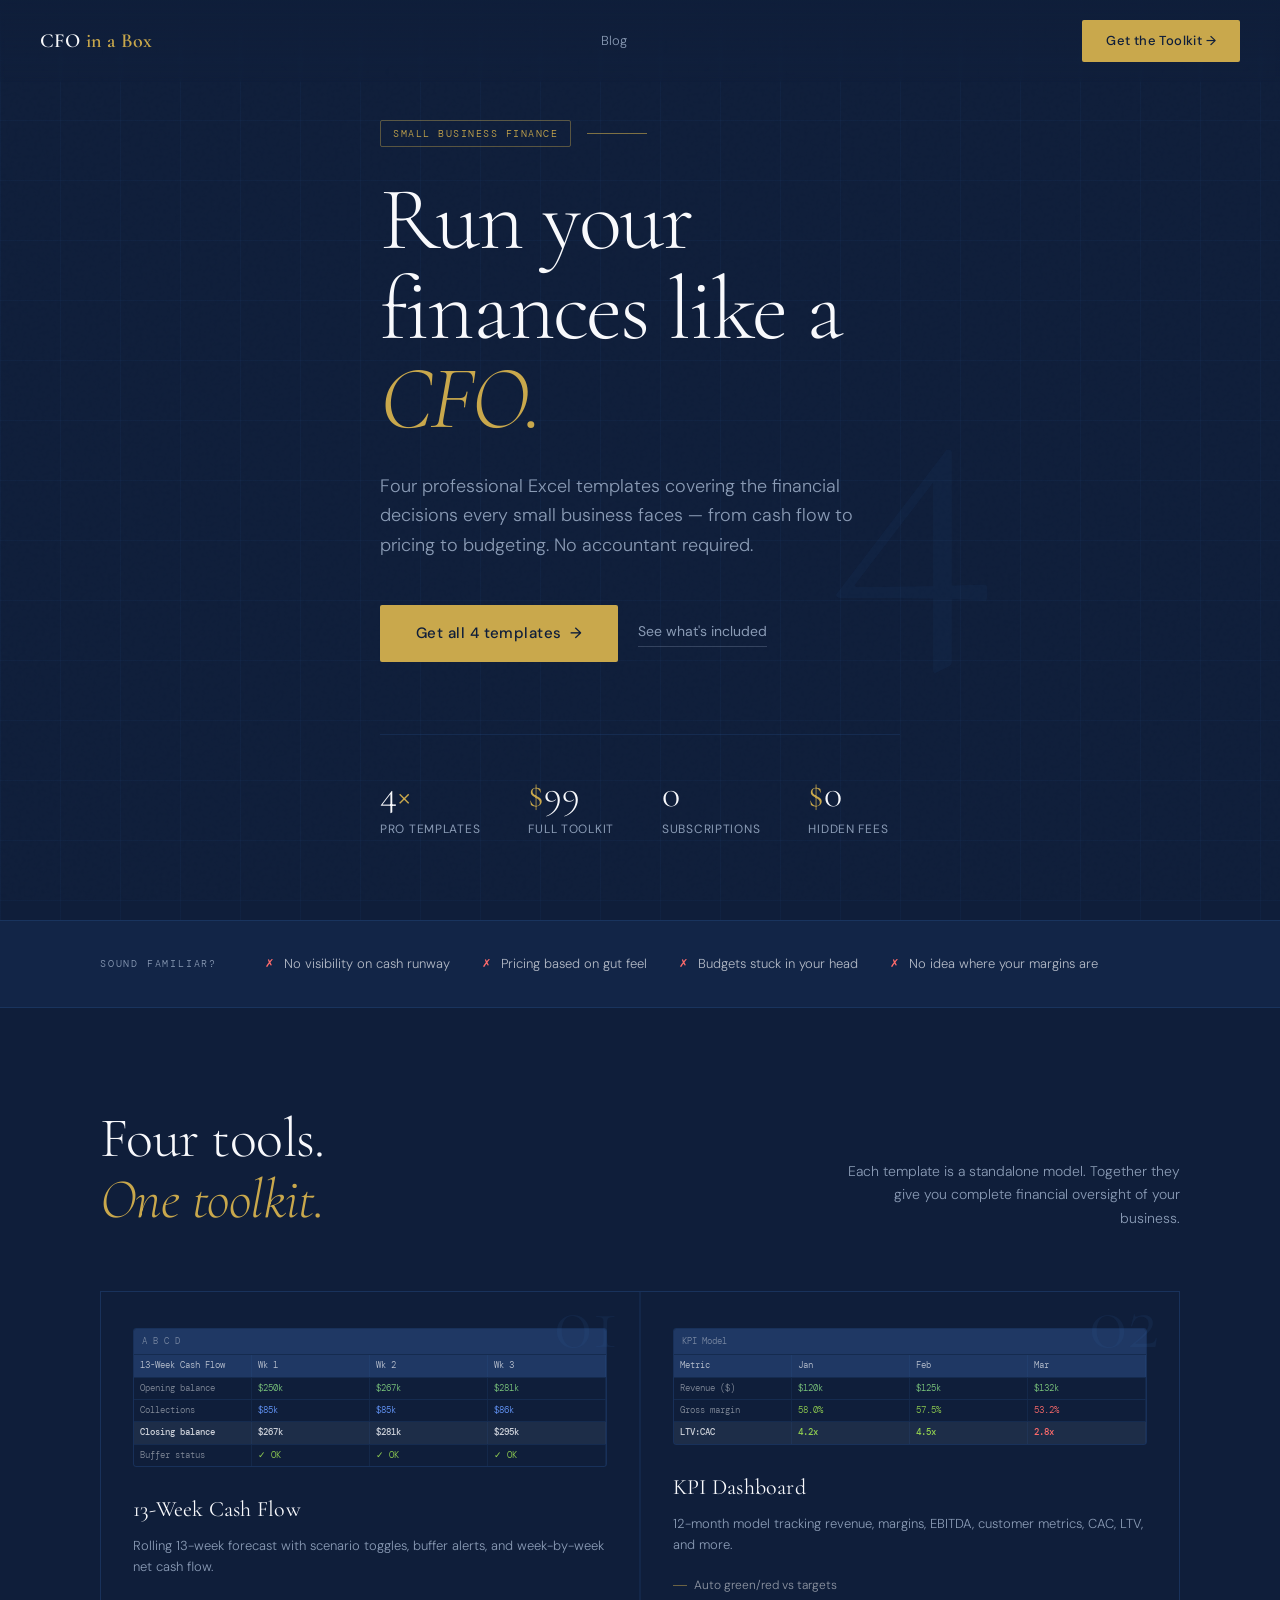
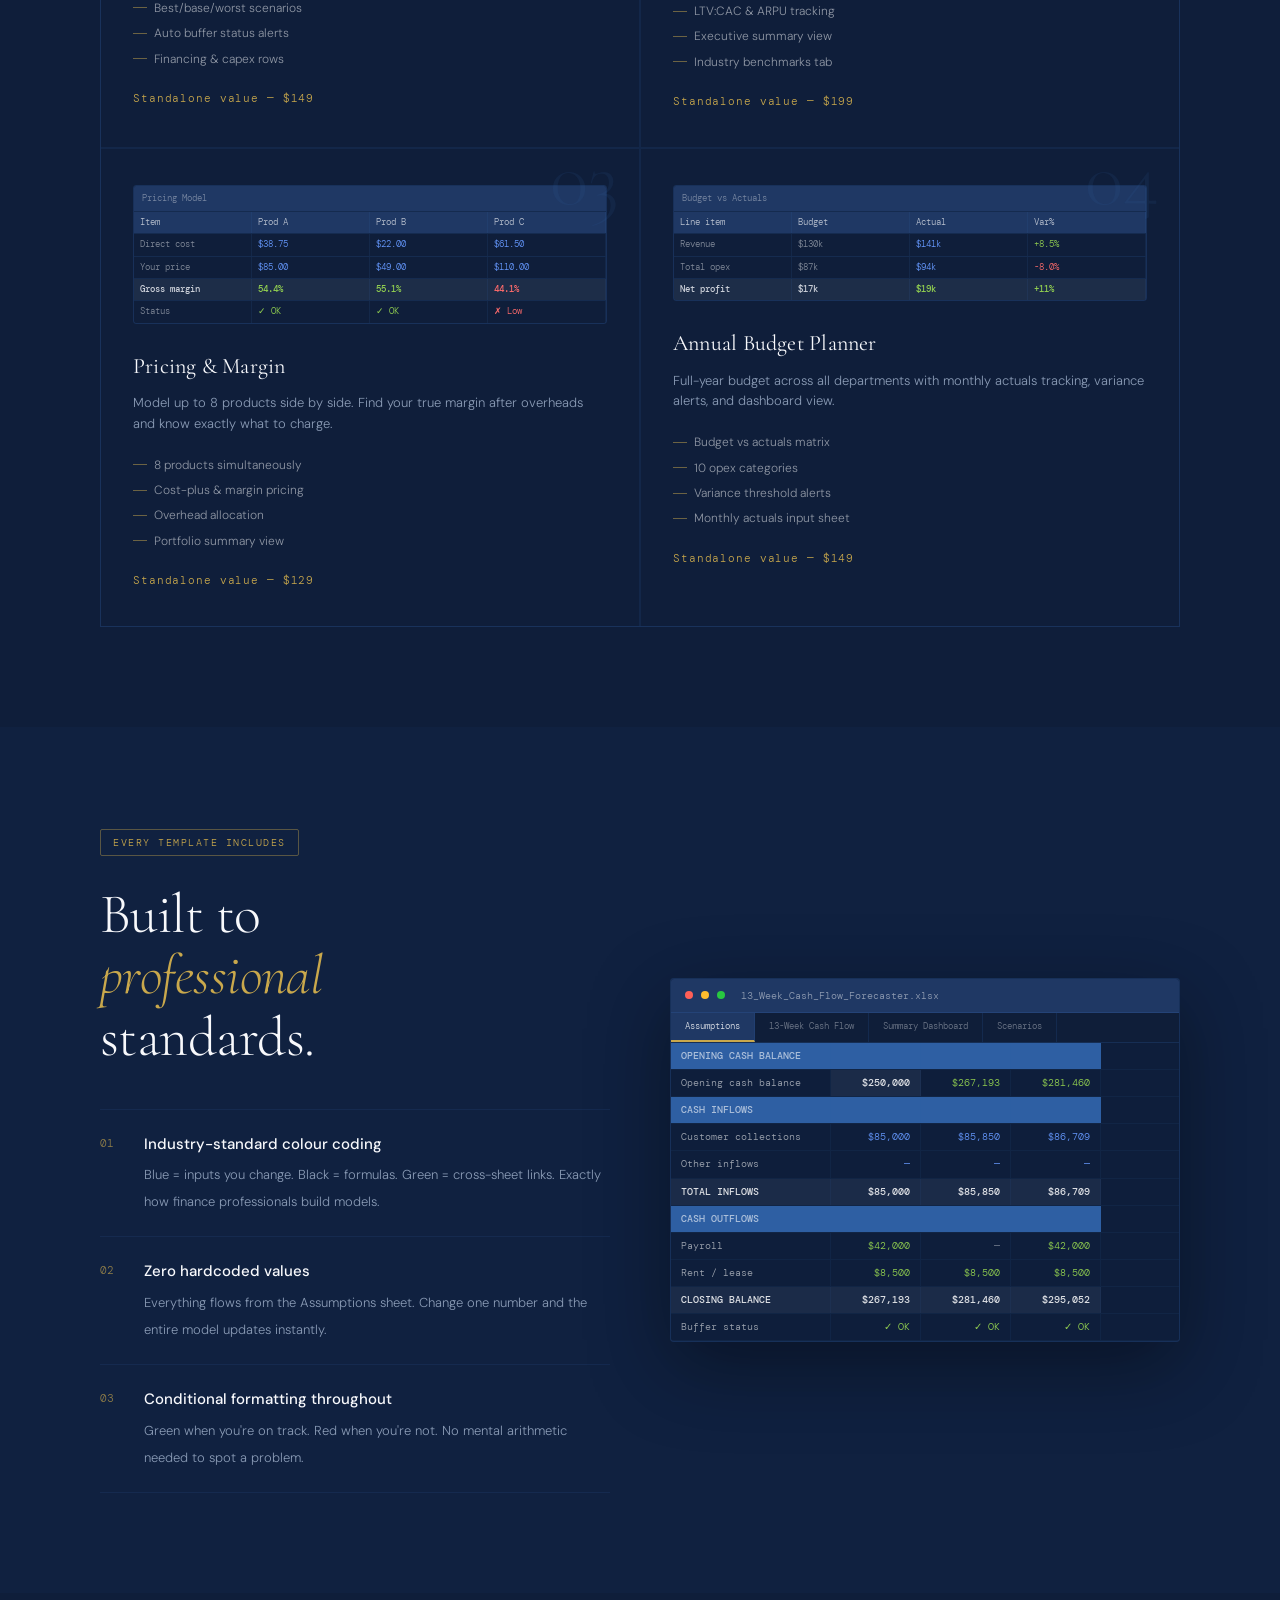
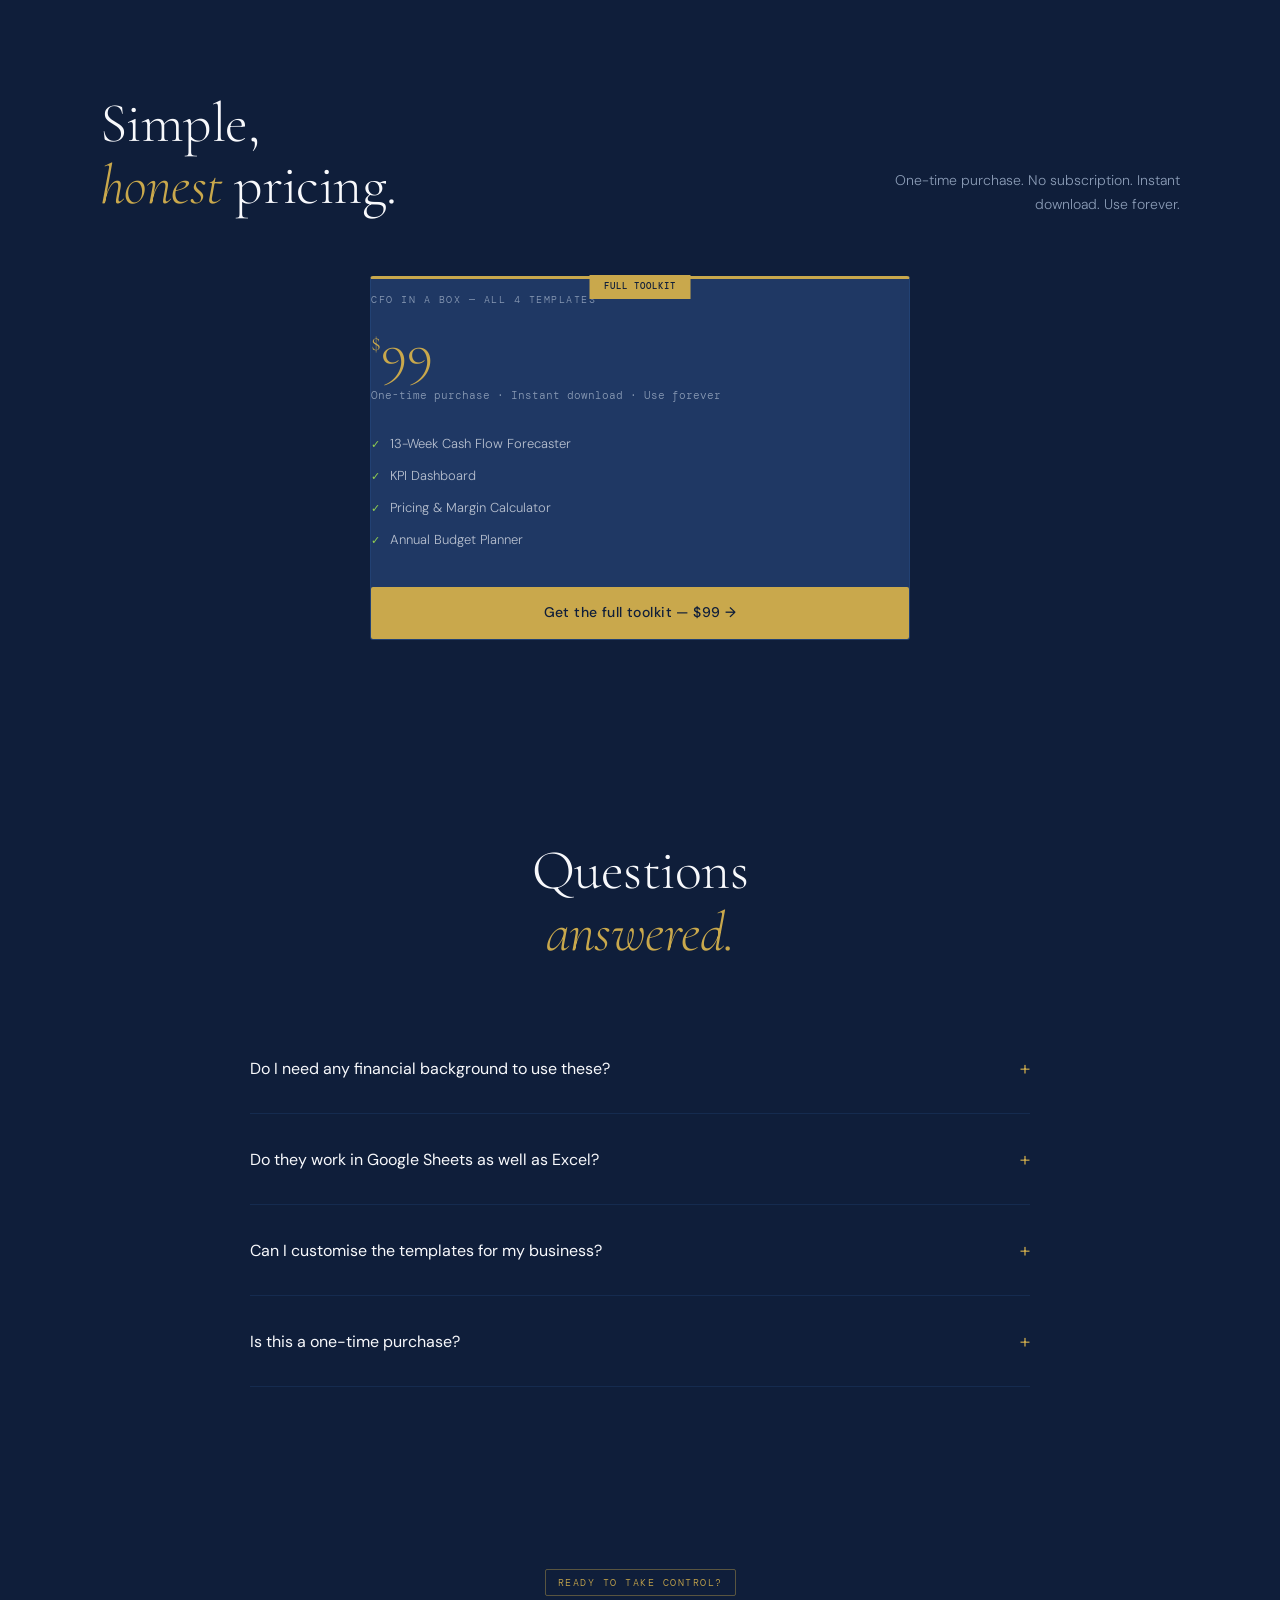
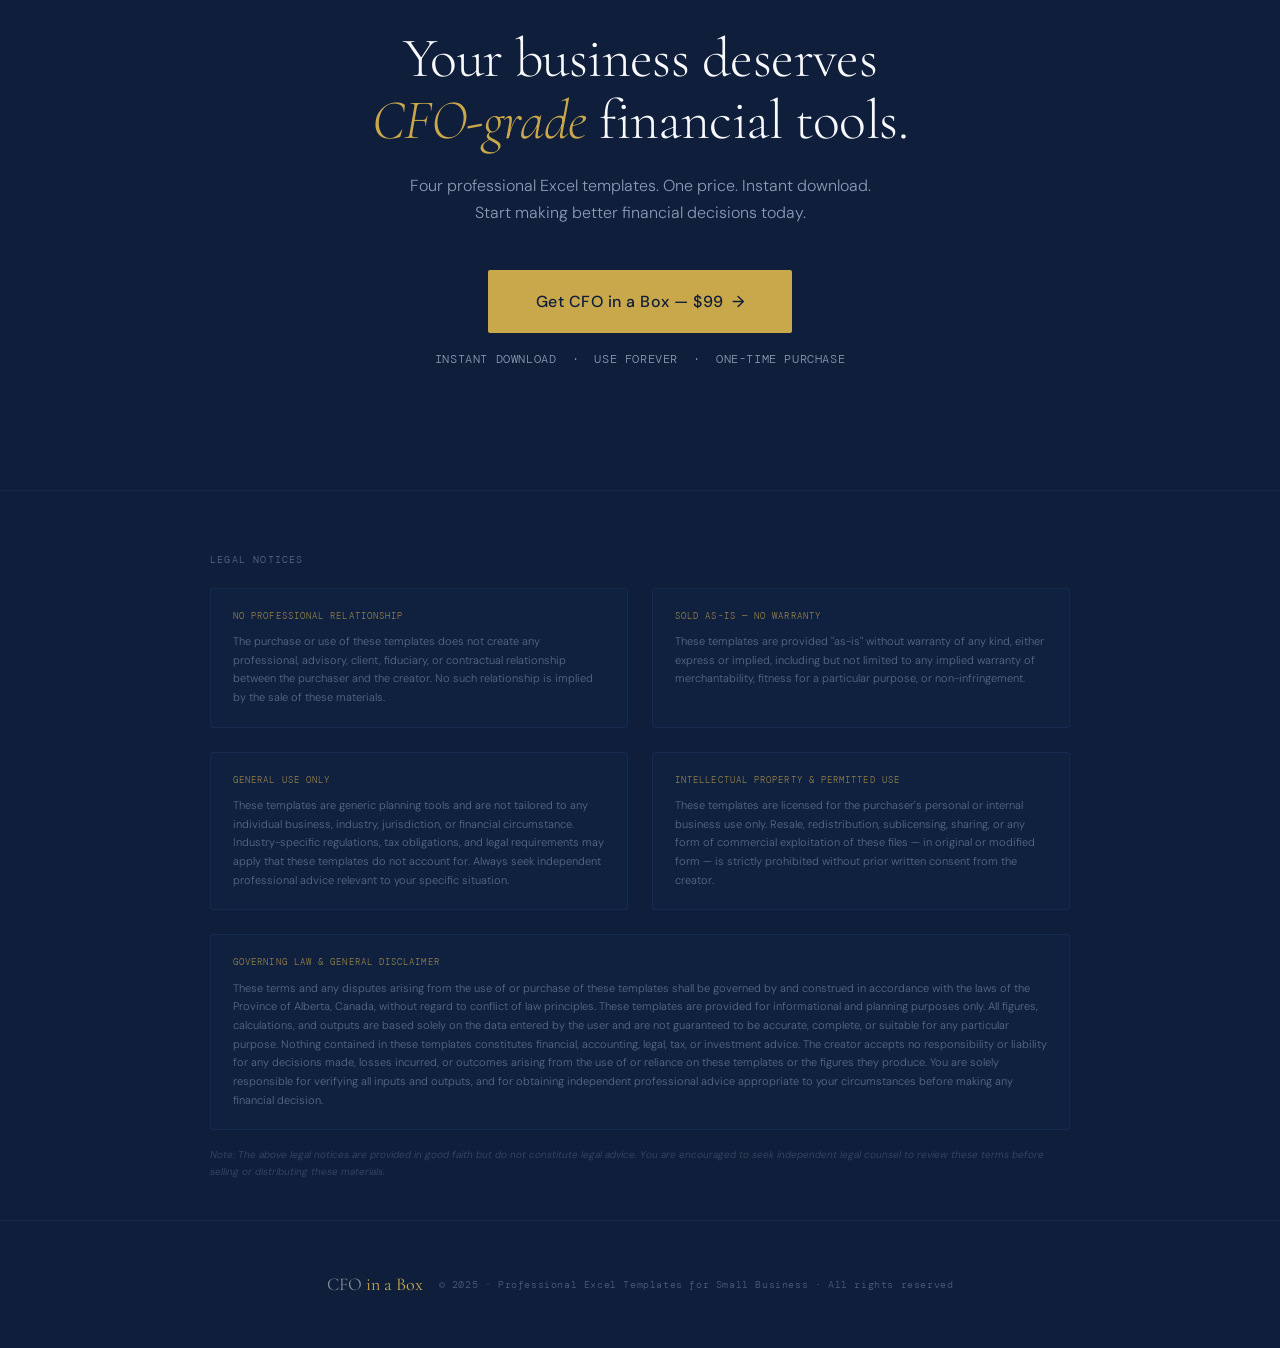
==== commit e2733aa5: "Add files via upload" ====
--- a/index.html
+++ b/index.html
@@ -666,7 +666,8 @@
 
 <!-- NAV -->
 <nav>
-  <a href="#" class="nav-logo">CFO <span>in a Box</span></a>
+  <a href="https://covertcapital-code.github.io/cfo-toolkit/" class="nav-logo">CFO <span>in a Box</span></a>
+  <a href="blog.html" style="font-size:13px;color:#8A9BB5;text-decoration:none;margin-right:8px;">Blog</a>
   <a href="https://payhip.com/CFOinaBox" class="nav-cta" target="_blank">Get the Toolkit →</a>
 </nav>
 
